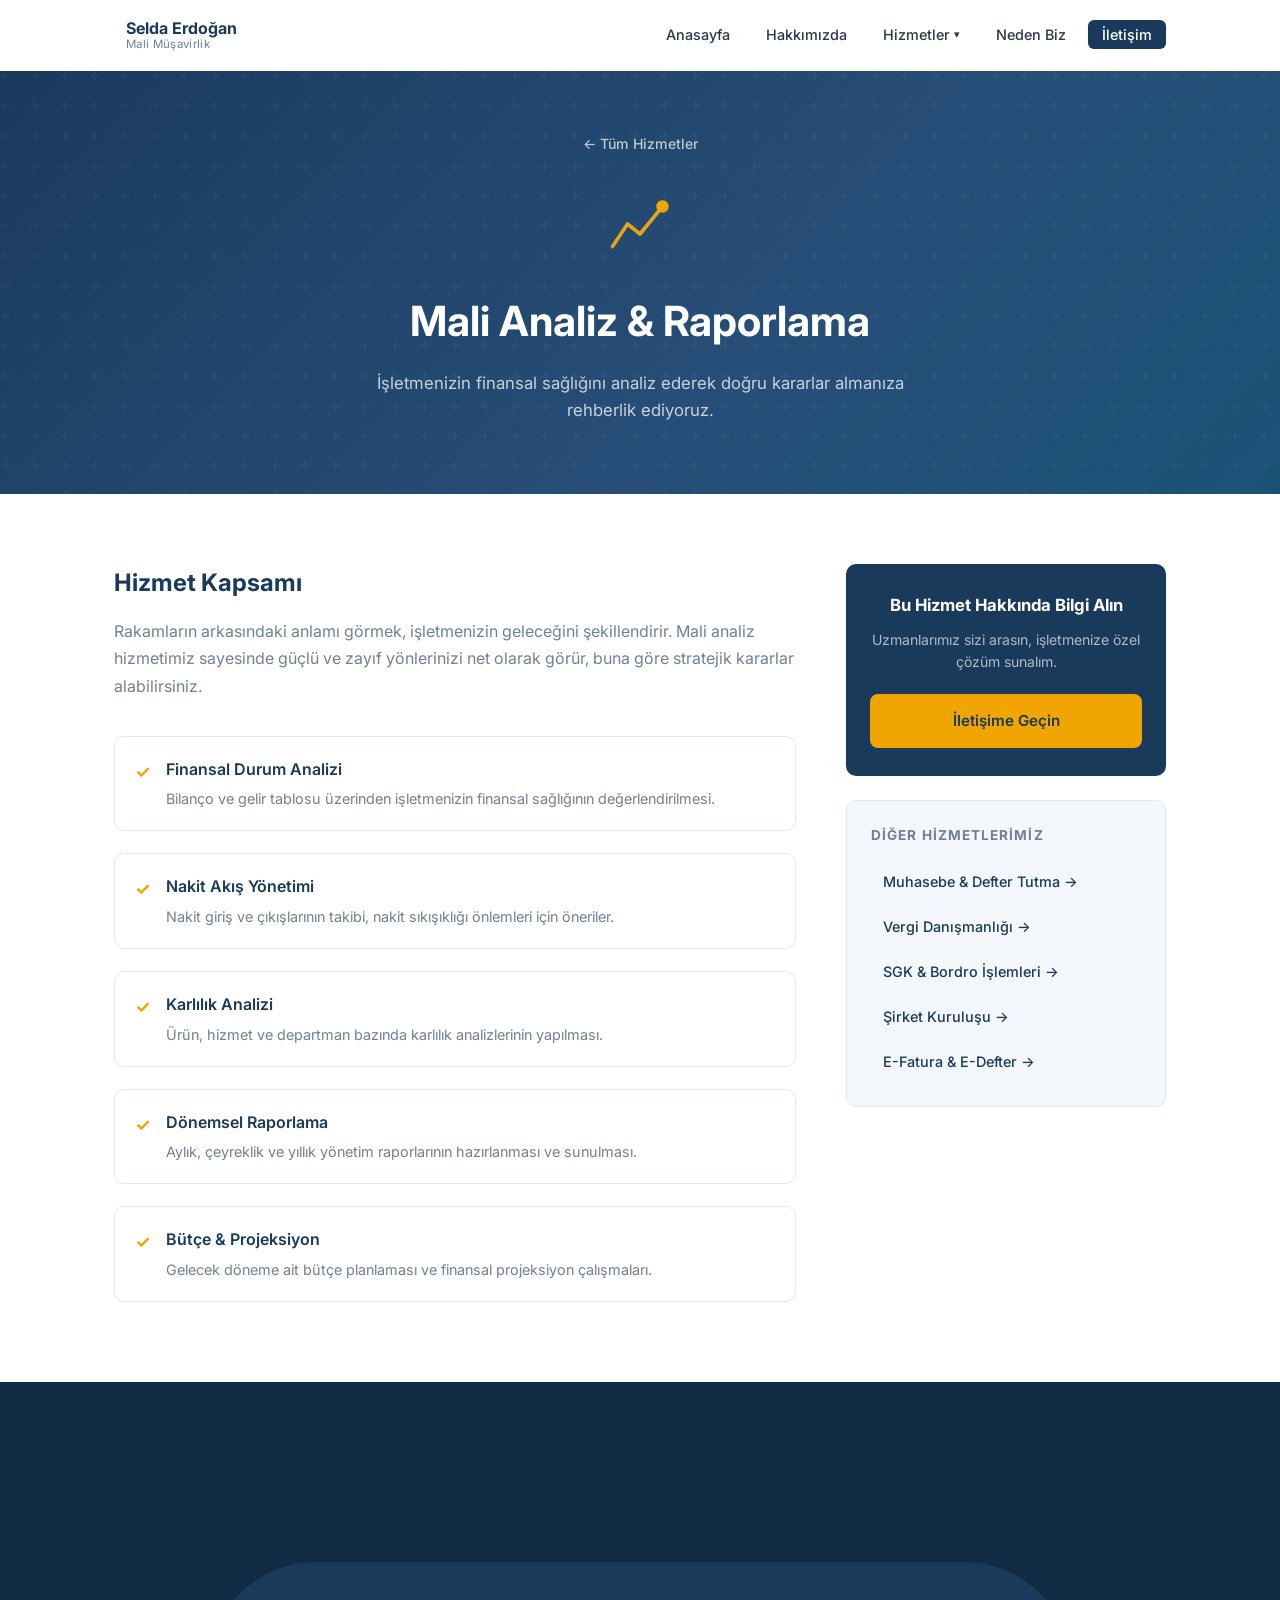
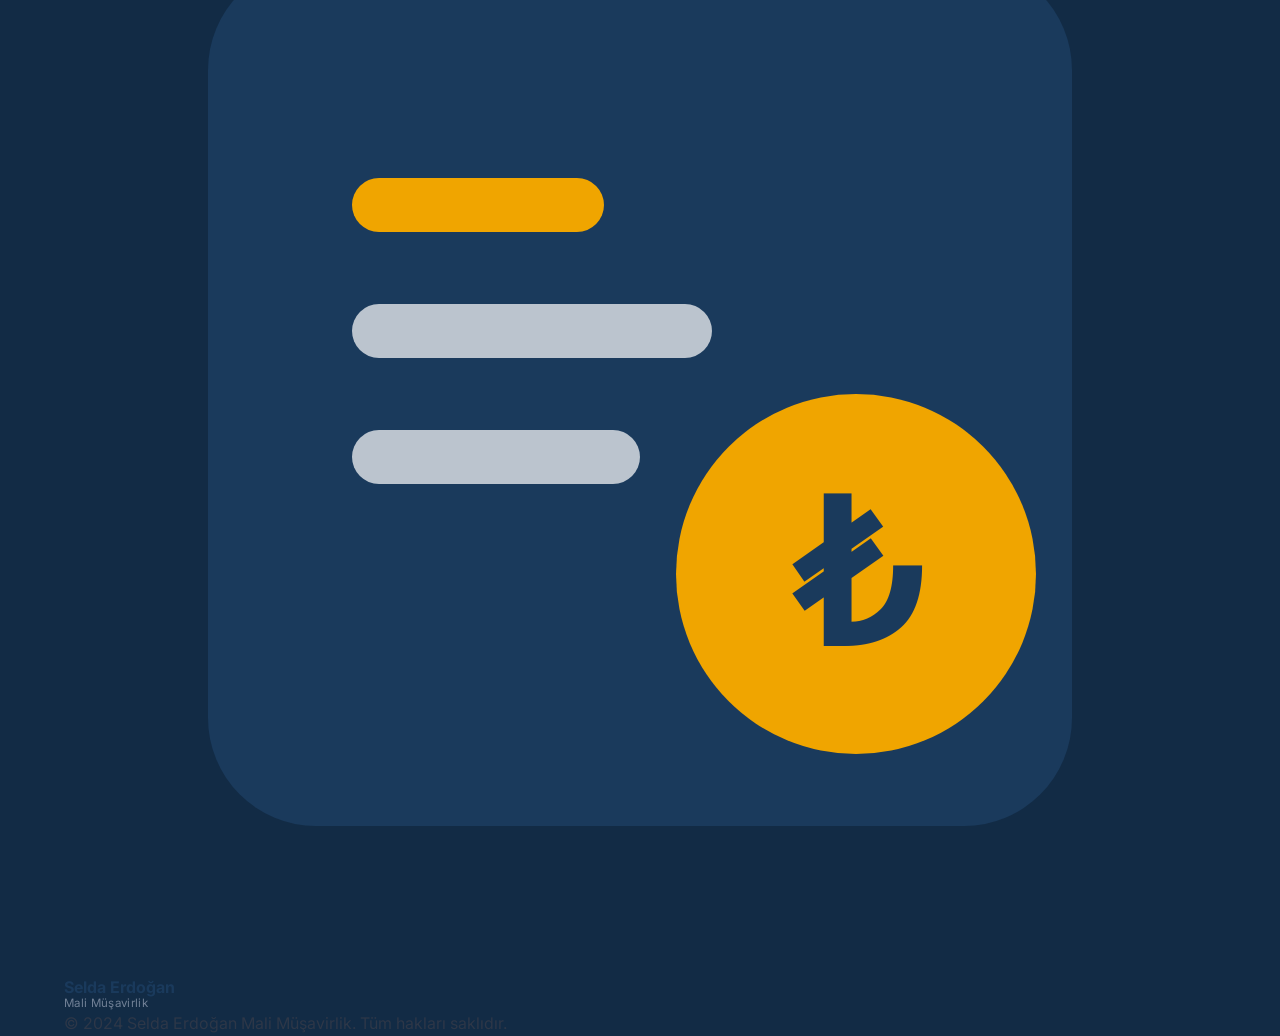
==== hizmetler/analiz.html @ 89daf7af "ilk commit - selda erdogan muhasebe sitesi" ====
<!DOCTYPE html>
<html lang="tr">
<head>
  <meta charset="UTF-8" />
  <meta name="viewport" content="width=device-width, initial-scale=1.0" />
  <title>Mali Analiz & Raporlama – Selda Erdoğan Mali Müşavirlik</title>
  <link rel="stylesheet" href="../style.css" />
  <link rel="stylesheet" href="../hizmet.css" />
  <link href="https://fonts.googleapis.com/css2?family=Inter:wght@300;400;500;600;700&display=swap" rel="stylesheet" />
</head>
<body>

  <header class="header" id="header">
    <div class="container header-inner">
      <a href="../index.html" class="logo">
        <div class="logo-icon">
          <svg xmlns="http://www.w3.org/2000/svg" viewBox="0 0 64 64" fill="none">
            <rect x="8" y="8" width="48" height="48" rx="6" fill="#1a3a5c"/>
            <rect x="16" y="20" width="14" height="3" rx="1.5" fill="#f0a500"/>
            <rect x="16" y="27" width="20" height="3" rx="1.5" fill="#fff" opacity=".7"/>
            <rect x="16" y="34" width="16" height="3" rx="1.5" fill="#fff" opacity=".7"/>
            <circle cx="44" cy="42" r="10" fill="#f0a500"/>
            <text x="44" y="46" text-anchor="middle" font-size="11" font-weight="700" fill="#1a3a5c" font-family="Arial">₺</text>
          </svg>
        </div>
        <div class="logo-text">
          <span class="logo-name">Selda Erdoğan</span>
          <span class="logo-sub">Mali Müşavirlik</span>
        </div>
      </a>
      <nav class="nav" id="nav">
        <ul>
          <li><a href="../index.html#anasayfa">Anasayfa</a></li>
          <li><a href="../index.html#hakkimizda">Hakkımızda</a></li>
          <li class="has-dropdown">
            <a href="../index.html#hizmetler" class="active">Hizmetler <span class="arrow">▾</span></a>
            <ul class="dropdown">
              <li><a href="muhasebe.html">Muhasebe & Defter Tutma</a></li>
              <li><a href="vergi.html">Vergi Danışmanlığı</a></li>
              <li><a href="sgk.html">SGK & Bordro İşlemleri</a></li>
              <li><a href="sirket.html">Şirket Kuruluşu</a></li>
              <li><a href="analiz.html">Mali Analiz & Raporlama</a></li>
              <li><a href="efatura.html">E-Fatura & E-Defter</a></li>
            </ul>
          </li>
          <li><a href="../index.html#neden-biz">Neden Biz</a></li>
          <li><a href="../index.html#iletisim" class="nav-cta">İletişim</a></li>
        </ul>
      </nav>
      <button class="hamburger" id="hamburger" aria-label="Menü">
        <span></span><span></span><span></span>
      </button>
    </div>
  </header>

  <section class="hizmet-hero">
    <div class="container">
      <a href="../index.html#hizmetler" class="back-link">← Tüm Hizmetler</a>
      <div class="hizmet-hero-icon">
        <svg viewBox="0 0 64 64" fill="none" xmlns="http://www.w3.org/2000/svg">
          <polyline points="10,50 22,32 32,40 50,18" stroke="rgba(255,255,255,.4)" stroke-width="3" stroke-linecap="round" stroke-linejoin="round" fill="none"/>
          <polyline points="10,50 22,32 32,40 50,18" stroke="#f0a500" stroke-width="2.5" stroke-linecap="round" stroke-linejoin="round" fill="none"/>
          <circle cx="50" cy="18" r="5" fill="#f0a500"/>
        </svg>
      </div>
      <h1>Mali Analiz & Raporlama</h1>
      <p>İşletmenizin finansal sağlığını analiz ederek doğru kararlar almanıza rehberlik ediyoruz.</p>
    </div>
  </section>

  <section class="hizmet-content section">
    <div class="container hizmet-grid">
      <div class="hizmet-main">
        <h2>Hizmet Kapsamı</h2>
        <p>Rakamların arkasındaki anlamı görmek, işletmenizin geleceğini şekillendirir. Mali analiz hizmetimiz sayesinde güçlü ve zayıf yönlerinizi net olarak görür, buna göre stratejik kararlar alabilirsiniz.</p>

        <div class="hizmet-list">
          <div class="hizmet-list-item">
            <span class="hizmet-check">✓</span>
            <div>
              <strong>Finansal Durum Analizi</strong>
              <p>Bilanço ve gelir tablosu üzerinden işletmenizin finansal sağlığının değerlendirilmesi.</p>
            </div>
          </div>
          <div class="hizmet-list-item">
            <span class="hizmet-check">✓</span>
            <div>
              <strong>Nakit Akış Yönetimi</strong>
              <p>Nakit giriş ve çıkışlarının takibi, nakit sıkışıklığı önlemleri için öneriler.</p>
            </div>
          </div>
          <div class="hizmet-list-item">
            <span class="hizmet-check">✓</span>
            <div>
              <strong>Karlılık Analizi</strong>
              <p>Ürün, hizmet ve departman bazında karlılık analizlerinin yapılması.</p>
            </div>
          </div>
          <div class="hizmet-list-item">
            <span class="hizmet-check">✓</span>
            <div>
              <strong>Dönemsel Raporlama</strong>
              <p>Aylık, çeyreklik ve yıllık yönetim raporlarının hazırlanması ve sunulması.</p>
            </div>
          </div>
          <div class="hizmet-list-item">
            <span class="hizmet-check">✓</span>
            <div>
              <strong>Bütçe & Projeksiyon</strong>
              <p>Gelecek döneme ait bütçe planlaması ve finansal projeksiyon çalışmaları.</p>
            </div>
          </div>
        </div>
      </div>

      <div class="hizmet-side">
        <div class="hizmet-cta-box">
          <h3>Bu Hizmet Hakkında Bilgi Alın</h3>
          <p>Uzmanlarımız sizi arasın, işletmenize özel çözüm sunalım.</p>
          <a href="../index.html#iletisim" class="btn btn-primary btn-full">İletişime Geçin</a>
        </div>
        <div class="diger-hizmetler">
          <h4>Diğer Hizmetlerimiz</h4>
          <ul>
            <li><a href="muhasebe.html">Muhasebe & Defter Tutma →</a></li>
            <li><a href="vergi.html">Vergi Danışmanlığı →</a></li>
            <li><a href="sgk.html">SGK & Bordro İşlemleri →</a></li>
            <li><a href="sirket.html">Şirket Kuruluşu →</a></li>
            <li><a href="efatura.html">E-Fatura & E-Defter →</a></li>
          </ul>
        </div>
      </div>
    </div>
  </section>

  <footer class="footer">
    <div class="container footer-inner">
      <div class="footer-logo">
        <div class="logo-icon logo-icon-sm">
          <svg xmlns="http://www.w3.org/2000/svg" viewBox="0 0 64 64" fill="none">
            <rect x="8" y="8" width="48" height="48" rx="6" fill="#1a3a5c"/>
            <rect x="16" y="20" width="14" height="3" rx="1.5" fill="#f0a500"/>
            <rect x="16" y="27" width="20" height="3" rx="1.5" fill="#fff" opacity=".7"/>
            <rect x="16" y="34" width="16" height="3" rx="1.5" fill="#fff" opacity=".7"/>
            <circle cx="44" cy="42" r="10" fill="#f0a500"/>
            <text x="44" y="46" text-anchor="middle" font-size="11" font-weight="700" fill="#1a3a5c" font-family="Arial">₺</text>
          </svg>
        </div>
        <div class="logo-text">
          <span class="logo-name">Selda Erdoğan</span>
          <span class="logo-sub">Mali Müşavirlik</span>
        </div>
      </div>
      <p class="footer-copy">© 2024 Selda Erdoğan Mali Müşavirlik. Tüm hakları saklıdır.</p>
    </div>
  </footer>

  <script>
    const hamburger = document.getElementById('hamburger');
    const nav = document.getElementById('nav');
    hamburger.addEventListener('click', () => { nav.classList.toggle('open'); hamburger.classList.toggle('active'); });
    window.addEventListener('scroll', () => { document.getElementById('header').classList.toggle('scrolled', window.scrollY > 20); });
  </script>
</body>
</html>
---- style.css ----
/* =====================
   TOPBAR
   ===================== */
.topbar {
  background: var(--navy);
  padding: 7px 0;
  font-size: .78rem;
  color: rgba(255,255,255,.75);
}
.topbar-inner {
  display: flex;
  align-items: center;
  justify-content: space-between;
  gap: 20px;
}
.topbar-rates {
  display: flex;
  align-items: center;
  gap: 10px;
  flex-shrink: 0;
}
.rate-item { display: flex; align-items: center; gap: 5px; }
.rate-label { color: rgba(255,255,255,.55); }
.rate-val { color: #fff; font-weight: 600; }
.rate-divider { color: rgba(255,255,255,.25); }

.topbar-ticker {
  display: flex;
  align-items: center;
  gap: 8px;
  overflow: hidden;
  min-width: 0;
}
.ticker-label {
  color: var(--gold);
  font-weight: 700;
  flex-shrink: 0;
  font-size: .75rem;
  text-transform: uppercase;
  letter-spacing: .05em;
}
.ticker-wrap { overflow: hidden; flex: 1; min-width: 0; }
.ticker-text {
  display: inline-block;
  white-space: nowrap;
  animation: ticker 40s linear infinite;
}
@keyframes ticker {
  0%   { transform: translateX(100%); }
  100% { transform: translateX(-100%); }
}

/* =====================
   RESET & BASE
   ===================== */
*, *::before, *::after { box-sizing: border-box; margin: 0; padding: 0; }

html { scroll-behavior: smooth; }

body {
  font-family: 'Inter', sans-serif;
  color: #2d3748;
  line-height: 1.6;
  background: #fff;
}

a { text-decoration: none; color: inherit; }
ul { list-style: none; }
img { max-width: 100%; display: block; }

/* =====================
   VARIABLES
   ===================== */
:root {
  --navy: #1a3a5c;
  --navy-dark: #122b45;
  --gold: #f0a500;
  --gold-dark: #d99200;
  --light-bg: #f4f7fb;
  --text: #2d3748;
  --text-muted: #718096;
  --border: #e2e8f0;
  --radius: 10px;
  --shadow: 0 4px 20px rgba(0,0,0,.08);
}

/* =====================
   LAYOUT
   ===================== */
.container {
  max-width: 1100px;
  margin: 0 auto;
  padding: 0 24px;
}

.section { padding: 80px 0; }
.bg-light { background: var(--light-bg); }

/* =====================
   HEADER
   ===================== */
.header {
  position: sticky;
  top: 0;
  z-index: 100;
  background: #fff;
  border-bottom: 1px solid transparent;
  transition: border-color .3s, box-shadow .3s;
}
.header.scrolled {
  border-color: var(--border);
  box-shadow: 0 2px 12px rgba(0,0,0,.07);
}

.header-inner {
  display: flex;
  align-items: center;
  justify-content: space-between;
  height: 70px;
}

/* Logo */
.logo { display: flex; align-items: center; gap: 12px; }
.logo-img { width: 44px; height: 44px; object-fit: contain; flex-shrink: 0; }
.logo-img-sm { width: 36px; height: 36px; }
.logo-text { display: flex; flex-direction: column; line-height: 1.2; }
.logo-name { font-size: 1rem; font-weight: 700; color: var(--navy); }
.logo-sub { font-size: .72rem; color: var(--text-muted); font-weight: 400; letter-spacing: .03em; }

/* Nav */
.nav > ul {
  display: flex;
  align-items: center;
  gap: 8px;
}
.nav a {
  font-size: .9rem;
  font-weight: 500;
  color: var(--text);
  padding: 6px 14px;
  border-radius: 6px;
  transition: color .2s, background .2s;
}
.nav a:hover { color: var(--navy); background: var(--light-bg); }
.nav-cta {
  background: var(--navy) !important;
  color: #fff !important;
  border-radius: 6px;
}
.nav-cta:hover { background: var(--navy-dark) !important; }

/* Dropdown */
.has-dropdown { position: relative; }
.has-dropdown > a { display: flex; align-items: center; gap: 4px; }
.arrow { font-size: .7rem; transition: transform .2s; }
.has-dropdown:hover .arrow { transform: rotate(180deg); }

.dropdown {
  display: block;
  opacity: 0;
  visibility: hidden;
  pointer-events: none;
  position: absolute;
  top: 100%;
  left: 50%;
  transform: translateX(-50%);
  background: #fff;
  border: 1px solid var(--border);
  border-radius: var(--radius);
  box-shadow: 0 8px 24px rgba(0,0,0,.1);
  min-width: 220px;
  padding: 12px 0 8px;
  z-index: 200;
  transition: opacity .2s, visibility .2s;
  transition-delay: .15s;
}
@media (min-width: 641px) {
  .has-dropdown:hover .dropdown {
    opacity: 1;
    visibility: visible;
    pointer-events: auto;
    transition-delay: 0s;
  }
}
.dropdown li a {
  display: block;
  padding: 10px 18px;
  font-size: .88rem;
  color: var(--text);
  font-weight: 500;
  border-radius: 0;
  transition: background .15s, color .15s;
}
.dropdown li a:hover { background: var(--light-bg); color: var(--navy); }

/* Hamburger */
.hamburger {
  display: none;
  flex-direction: column;
  gap: 5px;
  background: none;
  border: none;
  cursor: pointer;
  padding: 4px;
}
.hamburger span {
  display: block;
  width: 24px;
  height: 2px;
  background: var(--navy);
  border-radius: 2px;
  transition: transform .3s, opacity .3s;
}
.hamburger.active span:nth-child(1) { transform: translateY(7px) rotate(45deg); }
.hamburger.active span:nth-child(2) { opacity: 0; }
.hamburger.active span:nth-child(3) { transform: translateY(-7px) rotate(-45deg); }

/* =====================
   HERO
   ===================== */
.hero {
  position: relative;
  min-height: 560px;
  display: flex;
  align-items: center;
  background: linear-gradient(135deg, var(--navy) 0%, #274e78 60%, #1a5276 100%);
  overflow: hidden;
}
.hero::after {
  content: '';
  position: absolute;
  inset: 0;
  background: url("data:image/svg+xml,%3Csvg width='60' height='60' viewBox='0 0 60 60' xmlns='http://www.w3.org/2000/svg'%3E%3Cg fill='none' fill-rule='evenodd'%3E%3Cg fill='%23ffffff' fill-opacity='0.03'%3E%3Cpath d='M36 34v-4h-2v4h-4v2h4v4h2v-4h4v-2h-4zm0-30V0h-2v4h-4v2h4v4h2V6h4V4h-4zM6 34v-4H4v4H0v2h4v4h2v-4h4v-2H6zM6 4V0H4v4H0v2h4v4h2V6h4V4H6z'/%3E%3C/g%3E%3C/g%3E%3C/svg%3E");
}
.hero-overlay { position: absolute; inset: 0; background: rgba(0,0,0,.15); }

.hero-content {
  position: relative;
  z-index: 1;
  padding: 80px 24px;
  max-width: 680px;
}
.hero-badge {
  display: inline-block;
  background: rgba(240,165,0,.2);
  color: var(--gold);
  border: 1px solid rgba(240,165,0,.4);
  font-size: .8rem;
  font-weight: 600;
  letter-spacing: .08em;
  text-transform: uppercase;
  padding: 5px 14px;
  border-radius: 20px;
  margin-bottom: 20px;
}
.hero-content h1 {
  font-size: clamp(2rem, 5vw, 3rem);
  font-weight: 700;
  color: #fff;
  line-height: 1.2;
  margin-bottom: 20px;
}
.hero-desc {
  font-size: 1.05rem;
  color: rgba(255,255,255,.8);
  margin-bottom: 36px;
  max-width: 520px;
}
.hero-btns { display: flex; gap: 14px; flex-wrap: wrap; }

/* =====================
   BUTTONS
   ===================== */
.btn {
  display: inline-block;
  padding: 13px 28px;
  border-radius: 8px;
  font-size: .95rem;
  font-weight: 600;
  cursor: pointer;
  transition: all .2s;
  border: 2px solid transparent;
}
.btn-primary {
  background: var(--gold);
  color: var(--navy);
  border-color: var(--gold);
}
.btn-primary:hover { background: var(--gold-dark); border-color: var(--gold-dark); }

.btn-outline {
  background: transparent;
  color: #fff;
  border-color: rgba(255,255,255,.5);
}
.btn-outline:hover { background: rgba(255,255,255,.1); border-color: #fff; }
.btn-full { width: 100%; text-align: center; }

/* =====================
   STATS
   ===================== */
.stats {
  background: var(--navy);
  padding: 40px 0;
}
.stats-grid {
  display: grid;
  grid-template-columns: repeat(4, 1fr);
  gap: 20px;
  text-align: center;
}
.stat-item { padding: 10px; }
.stat-num {
  display: block;
  font-size: 2rem;
  font-weight: 700;
  color: var(--gold);
  line-height: 1;
  margin-bottom: 6px;
}
.stat-label {
  font-size: .85rem;
  color: rgba(255,255,255,.7);
}

/* =====================
   ABOUT
   ===================== */
.about-grid {
  display: grid;
  grid-template-columns: 1fr 1.4fr;
  gap: 60px;
  align-items: center;
}
.about-visual { display: flex; justify-content: center; align-items: center; }
.about-illus { width: 100%; max-width: 360px; }
.about-illus svg { width: 100%; height: auto; }

.section-label {
  font-size: .78rem;
  font-weight: 700;
  text-transform: uppercase;
  letter-spacing: .1em;
  color: var(--gold);
  margin-bottom: 10px;
}
.about-text h2 { font-size: 1.9rem; font-weight: 700; color: var(--navy); margin-bottom: 18px; line-height: 1.3; }
.about-text p { color: var(--text-muted); margin-bottom: 14px; }
.about-list { margin-top: 20px; display: flex; flex-direction: column; gap: 10px; }
.about-list li { display: flex; align-items: flex-start; gap: 10px; font-size: .95rem; }
.check { color: var(--gold); font-weight: 700; flex-shrink: 0; }

/* =====================
   SECTION HEAD
   ===================== */
.section-head { text-align: center; margin-bottom: 50px; }
.section-head h2 { font-size: 2rem; font-weight: 700; color: var(--navy); margin-bottom: 12px; }
.section-desc { color: var(--text-muted); max-width: 540px; margin: 0 auto; }

/* =====================
   SERVICES
   ===================== */
.services-grid {
  display: grid;
  grid-template-columns: repeat(3, 1fr);
  gap: 24px;
}
.service-card {
  background: #fff;
  border-radius: var(--radius);
  padding: 32px 28px;
  box-shadow: var(--shadow);
  border: 1px solid var(--border);
  transition: transform .2s, box-shadow .2s;
}
.service-card:hover {
  transform: translateY(-4px);
  box-shadow: 0 10px 30px rgba(0,0,0,.12);
}
.service-icon { width: 52px; height: 52px; margin-bottom: 18px; }
.service-icon svg { width: 100%; height: 100%; }
.service-card h3 { font-size: 1rem; font-weight: 700; color: var(--navy); margin-bottom: 10px; }
.service-card p { font-size: .9rem; color: var(--text-muted); line-height: 1.6; }
.card-link { display: inline-block; margin-top: 16px; font-size: .85rem; font-weight: 600; color: var(--gold); }
a.service-card { display: block; text-decoration: none; color: inherit; }

/* =====================
   WHY
   ===================== */
.why-grid {
  display: grid;
  grid-template-columns: repeat(4, 1fr);
  gap: 24px;
}
.why-item {
  padding: 28px 24px;
  border-radius: var(--radius);
  border: 1px solid var(--border);
  transition: border-color .2s, box-shadow .2s;
}
.why-item:hover { border-color: var(--gold); box-shadow: 0 4px 20px rgba(240,165,0,.1); }
.why-num {
  font-size: 2rem;
  font-weight: 800;
  color: var(--gold);
  opacity: .6;
  margin-bottom: 12px;
  line-height: 1;
}
.why-item h3 { font-size: 1rem; font-weight: 700; color: var(--navy); margin-bottom: 8px; }
.why-item p { font-size: .88rem; color: var(--text-muted); line-height: 1.6; }

/* =====================
   CONTACT
   ===================== */
.contact-cards {
  display: grid;
  grid-template-columns: repeat(4, 1fr);
  gap: 20px;
}
.contact-card {
  background: #fff;
  border-radius: var(--radius);
  padding: 28px 20px;
  text-align: center;
  border: 1px solid var(--border);
  box-shadow: var(--shadow);
  display: flex;
  flex-direction: column;
  align-items: center;
  gap: 10px;
}
.contact-icon { width: 48px; height: 48px; background: var(--light-bg); border-radius: 12px; display: flex; align-items: center; justify-content: center; padding: 12px; }
.contact-icon svg { width: 100%; height: 100%; }
.contact-label { display: block; font-size: .75rem; font-weight: 700; color: var(--text-muted); text-transform: uppercase; letter-spacing: .07em; }
.contact-value { display: block; font-size: .88rem; font-weight: 500; color: var(--navy); line-height: 1.5; }

/* Form (popup içinde) */
.form-row { display: grid; grid-template-columns: 1fr 1fr; gap: 16px; }
.form-group { margin-bottom: 14px; }
.form-group label { display: block; font-size: .82rem; font-weight: 600; color: var(--navy); margin-bottom: 5px; }
.form-group input,
.form-group select,
.form-group textarea {
  width: 100%;
  padding: 10px 13px;
  border: 1.5px solid var(--border);
  border-radius: 8px;
  font-size: .88rem;
  font-family: inherit;
  color: var(--text);
  transition: border-color .2s;
  background: #fff;
}
.form-group input:focus,
.form-group select:focus,
.form-group textarea:focus { outline: none; border-color: var(--navy); }
.form-group textarea { resize: vertical; }
.form-success { display: none; margin-top: 10px; color: #276749; font-size: .88rem; font-weight: 500; text-align: center; }

/* =====================
   HABERLER
   ===================== */
.news { background: #fff; }
.news-grid {
  display: grid;
  grid-template-columns: repeat(3, 1fr);
  gap: 24px;
  margin-bottom: 20px;
}
.news-card {
  display: flex;
  flex-direction: column;
  border-radius: var(--radius);
  border: 1px solid var(--border);
  overflow: hidden;
  text-decoration: none;
  color: inherit;
  transition: transform .2s, box-shadow .2s;
}
.news-card:hover { transform: translateY(-3px); box-shadow: var(--shadow); }
.news-img {
  height: 160px;
  background-size: cover;
  background-position: center;
  background-color: var(--light-bg);
}
.news-img-placeholder { background: linear-gradient(135deg, var(--light-bg) 0%, #dce8f5 100%); }
.news-body { padding: 16px; flex: 1; }
.news-date { font-size: .75rem; color: var(--text-muted); margin-bottom: 6px; display: block; }
.news-body h4 { font-size: .92rem; font-weight: 600; color: var(--navy); line-height: 1.5; }
.news-source { text-align: right; font-size: .78rem; color: var(--text-muted); }
.news-source a { color: var(--gold); font-weight: 600; }
.news-loading, .news-error { color: var(--text-muted); font-size: .9rem; padding: 30px 0; }

/* =====================
   POPUP
   ===================== */
.popup-overlay {
  display: none;
  position: fixed;
  inset: 0;
  background: rgba(0,0,0,.5);
  z-index: 999;
  align-items: center;
  justify-content: center;
}
.popup-overlay.active { display: flex; }

.popup-box {
  background: #fff;
  border-radius: 14px;
  padding: 40px 36px;
  max-width: 420px;
  width: 90%;
  text-align: center;
  position: relative;
  box-shadow: 0 20px 60px rgba(0,0,0,.2);
  animation: popIn .25s ease;
}
@keyframes popIn {
  from { transform: scale(.9); opacity: 0; }
  to   { transform: scale(1);  opacity: 1; }
}
.popup-close {
  position: absolute;
  top: 14px; right: 16px;
  background: none;
  border: none;
  font-size: 1.1rem;
  color: var(--text-muted);
  cursor: pointer;
  line-height: 1;
  transition: color .2s;
}
.popup-close:hover { color: var(--navy); }
.popup-logo-img {
  width: 110px;
  height: 110px;
  object-fit: contain;
  margin: 0 auto 20px;
  display: block;
}
.popup-form { max-width: 520px; text-align: left; }
.popup-box h3 {
  font-size: 1.15rem;
  font-weight: 700;
  color: var(--navy);
  margin-bottom: 6px;
}
.popup-box > p {
  font-size: .88rem;
  color: var(--text-muted);
  margin-bottom: 20px;
}

/* =====================
   FOOTER
   ===================== */
.footer { background: var(--navy-dark); padding: 36px 0 0; }
.footer .container { max-width: 100%; width: 90%; margin: 0 auto; padding: 0; }
.footer-grid {
  display: grid;
  grid-template-columns: 1.4fr 1fr 1fr 1.2fr;
  gap: 40px;
  padding-bottom: 28px;
  align-items: start;
}
.footer-brand { display: flex; align-items: center; gap: 12px; margin-bottom: 14px; }
.footer-brand .logo-img-sm { width: 56px; height: 56px; }
.footer-brand .logo-name { font-size: 1.1rem; }
.footer-desc { font-size: .84rem; color: rgba(255,255,255,.5); line-height: 1.6; max-width: 280px; }
.footer-col-title {
  font-size: .78rem;
  font-weight: 700;
  text-transform: uppercase;
  letter-spacing: .1em;
  color: var(--gold);
  margin-bottom: 18px;
}
.footer-links { display: flex; flex-direction: column; gap: 8px; }
.footer-links a {
  font-size: .87rem;
  color: rgba(255,255,255,.55);
  transition: color .2s;
}
.footer-links a:hover { color: #fff; }
.footer-contact-list { display: flex; flex-direction: column; gap: 14px; }
.footer-contact-list li {
  display: flex;
  align-items: flex-start;
  gap: 10px;
  font-size: .85rem;
  color: rgba(255,255,255,.55);
  line-height: 1.5;
}
.footer-contact-list svg { flex-shrink: 0; margin-top: 1px; }
.footer-form { display: flex; flex-direction: column; gap: 10px; }
.footer-form-group input {
  width: 100%;
  padding: 9px 13px;
  border: 1px solid rgba(255,255,255,.15);
  border-radius: 7px;
  background: rgba(255,255,255,.07);
  color: #fff;
  font-size: .85rem;
  font-family: inherit;
  transition: border-color .2s;
}
.footer-form-group input::placeholder { color: rgba(255,255,255,.35); }
.footer-form-group input:focus { outline: none; border-color: var(--gold); }
.footer-form-success { display: none; font-size: .82rem; color: #6ee7b7; margin-top: 6px; text-align: center; }

.footer-bottom {
  border-top: 1px solid rgba(255,255,255,.1);
  padding: 14px 0;
  text-align: center;
}
.footer-bottom p { font-size: .8rem; color: rgba(255,255,255,.35); }

/* =====================
   RESPONSIVE
   ===================== */
@media (max-width: 900px) {
  .services-grid { grid-template-columns: repeat(2, 1fr); }
  .why-grid { grid-template-columns: repeat(2, 1fr); }
  .about-grid { grid-template-columns: 1fr; gap: 36px; }
  .about-visual { order: -1; }
  .stats-grid { grid-template-columns: repeat(2, 1fr); }
  .contact-cards { grid-template-columns: repeat(2, 1fr); }
  .news-grid { grid-template-columns: repeat(2, 1fr); }
  .topbar-ticker { display: none; }
  .footer-grid { grid-template-columns: 1fr 1fr; gap: 28px; }
}

@media (max-width: 640px) {
  .section { padding: 56px 0; }
  .news-grid { grid-template-columns: 1fr; }
  .contact-cards { grid-template-columns: 1fr; }
  .footer-grid { grid-template-columns: 1fr; gap: 32px; }
  .topbar-rates { font-size: .7rem; gap: 6px; }
  .rate-divider { display: none; }
  .form-row { grid-template-columns: 1fr; }

  .nav {
    display: none;
    position: absolute;
    top: 70px;
    left: 0;
    right: 0;
    background: #fff;
    border-bottom: 1px solid var(--border);
    padding: 16px 24px;
    box-shadow: 0 8px 20px rgba(0,0,0,.08);
  }
  .nav.open { display: block; }
  .nav ul { flex-direction: column; gap: 4px; align-items: flex-start; }
  .nav a { display: block; width: 100%; padding: 10px 14px; }
  .hamburger { display: flex; }

  .hero { min-height: auto; }
  .hero-content { padding: 60px 24px; }
  .hero-btns { flex-direction: column; }
  .btn { text-align: center; }

  .stats-grid { grid-template-columns: repeat(2, 1fr); gap: 16px; }
  .stat-num { font-size: 1.6rem; }

  .services-grid { grid-template-columns: 1fr; }
  .why-grid { grid-template-columns: 1fr; }
  .form-row { grid-template-columns: 1fr; }

  .section-head h2 { font-size: 1.6rem; }
  .about-text h2 { font-size: 1.6rem; }

  .footer-inner { flex-direction: column; text-align: center; }
}
---- hizmet.css ----
/* =====================
   HİZMET SAYFALARI
   ===================== */

/* Hero */
.hizmet-hero {
  background: linear-gradient(135deg, var(--navy) 0%, #274e78 60%, #1a5276 100%);
  padding: 60px 0 70px;
  text-align: center;
  position: relative;
  overflow: hidden;
}
.hizmet-hero::after {
  content: '';
  position: absolute;
  inset: 0;
  background: url("data:image/svg+xml,%3Csvg width='60' height='60' viewBox='0 0 60 60' xmlns='http://www.w3.org/2000/svg'%3E%3Cg fill='none' fill-rule='evenodd'%3E%3Cg fill='%23ffffff' fill-opacity='0.03'%3E%3Cpath d='M36 34v-4h-2v4h-4v2h4v4h2v-4h4v-2h-4zm0-30V0h-2v4h-4v2h4v4h2V6h4V4h-4zM6 34v-4H4v4H0v2h4v4h2v-4h4v-2H6zM6 4V0H4v4H0v2h4v4h2V6h4V4H6z'/%3E%3C/g%3E%3C/g%3E%3C/svg%3E");
  pointer-events: none;
}

.back-link {
  display: inline-block;
  color: rgba(255,255,255,.7);
  font-size: .88rem;
  font-weight: 500;
  margin-bottom: 28px;
  transition: color .2s;
  position: relative;
  z-index: 1;
}
.back-link:hover { color: #fff; }

.hizmet-hero-icon {
  width: 80px;
  height: 80px;
  margin: 0 auto 24px;
  position: relative;
  z-index: 1;
}
.hizmet-hero-icon svg { width: 100%; height: 100%; }

.hizmet-hero h1 {
  font-size: clamp(1.8rem, 4vw, 2.6rem);
  font-weight: 700;
  color: #fff;
  margin-bottom: 16px;
  position: relative;
  z-index: 1;
}
.hizmet-hero p {
  font-size: 1.05rem;
  color: rgba(255,255,255,.75);
  max-width: 540px;
  margin: 0 auto;
  position: relative;
  z-index: 1;
}

/* Content Grid */
.hizmet-content { padding-top: 70px; padding-bottom: 80px; }

.hizmet-grid {
  display: grid;
  grid-template-columns: 1fr 320px;
  gap: 50px;
  align-items: start;
}

.hizmet-main h2 {
  font-size: 1.5rem;
  font-weight: 700;
  color: var(--navy);
  margin-bottom: 16px;
}
.hizmet-main > p {
  color: var(--text-muted);
  line-height: 1.7;
  margin-bottom: 36px;
}

/* List */
.hizmet-list { display: flex; flex-direction: column; gap: 22px; }
.hizmet-list-item {
  display: flex;
  gap: 16px;
  padding: 20px;
  border-radius: var(--radius);
  border: 1px solid var(--border);
  transition: border-color .2s, box-shadow .2s;
}
.hizmet-list-item:hover {
  border-color: var(--gold);
  box-shadow: 0 4px 16px rgba(240,165,0,.08);
}
.hizmet-check {
  color: var(--gold);
  font-weight: 700;
  font-size: 1.1rem;
  flex-shrink: 0;
  margin-top: 1px;
}
.hizmet-list-item strong {
  display: block;
  color: var(--navy);
  font-weight: 600;
  margin-bottom: 5px;
}
.hizmet-list-item p {
  color: var(--text-muted);
  font-size: .9rem;
  line-height: 1.6;
  margin: 0;
}

/* Sidebar */
.hizmet-side { display: flex; flex-direction: column; gap: 24px; }

.hizmet-cta-box {
  background: var(--navy);
  border-radius: var(--radius);
  padding: 28px 24px;
  text-align: center;
}
.hizmet-cta-box h3 {
  color: #fff;
  font-size: 1.05rem;
  font-weight: 700;
  margin-bottom: 10px;
}
.hizmet-cta-box p {
  color: rgba(255,255,255,.65);
  font-size: .88rem;
  margin-bottom: 20px;
}

.diger-hizmetler {
  background: var(--light-bg);
  border-radius: var(--radius);
  padding: 24px;
  border: 1px solid var(--border);
}
.diger-hizmetler h4 {
  font-size: .85rem;
  font-weight: 700;
  text-transform: uppercase;
  letter-spacing: .08em;
  color: var(--text-muted);
  margin-bottom: 14px;
}
.diger-hizmetler ul { display: flex; flex-direction: column; gap: 4px; }
.diger-hizmetler a {
  display: block;
  padding: 9px 12px;
  border-radius: 6px;
  font-size: .9rem;
  font-weight: 500;
  color: var(--navy);
  transition: background .2s, color .2s;
}
.diger-hizmetler a:hover { background: #fff; color: var(--gold); }

/* Responsive */
@media (max-width: 800px) {
  .hizmet-grid {
    grid-template-columns: 1fr;
  }
  .hizmet-side { order: -1; }
  .hizmet-cta-box { display: none; }
}

@media (max-width: 640px) {
  .hizmet-hero { padding: 44px 0 52px; }
  .hizmet-hero-icon { width: 60px; height: 60px; }
}
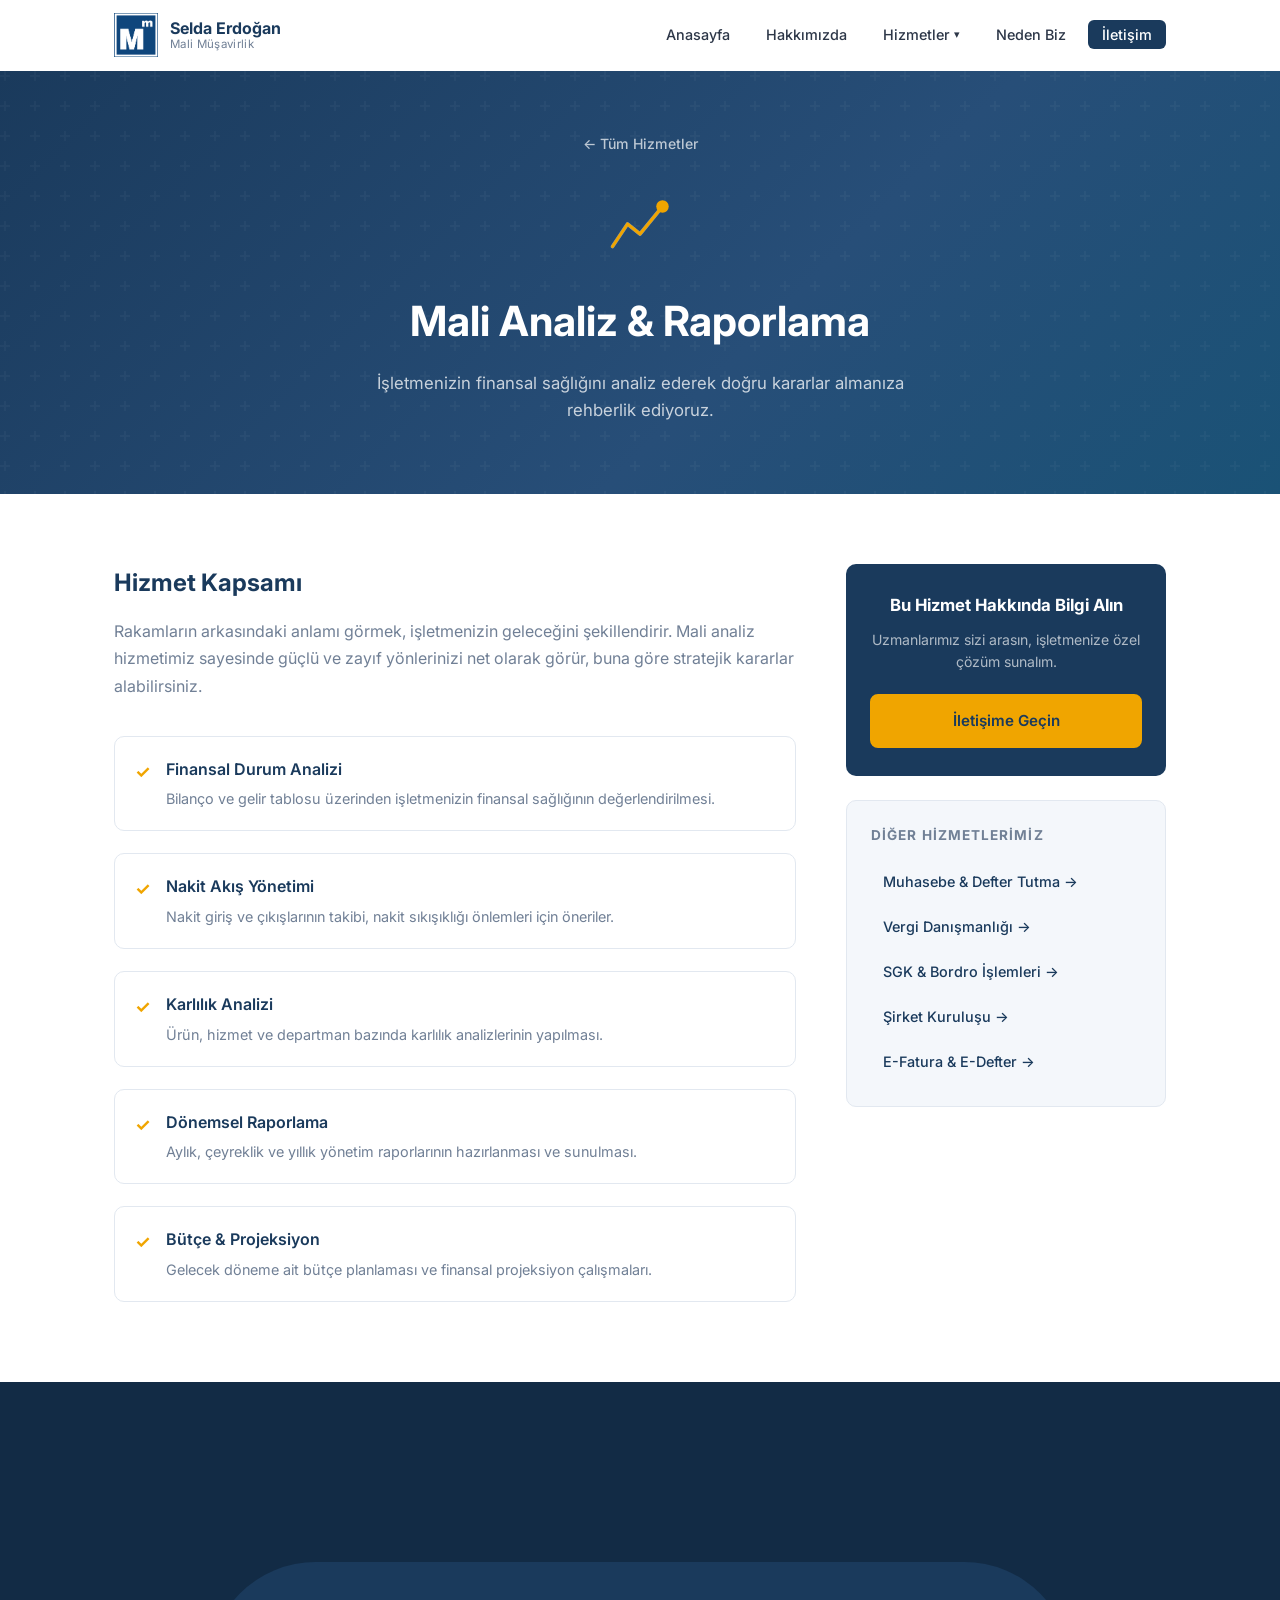
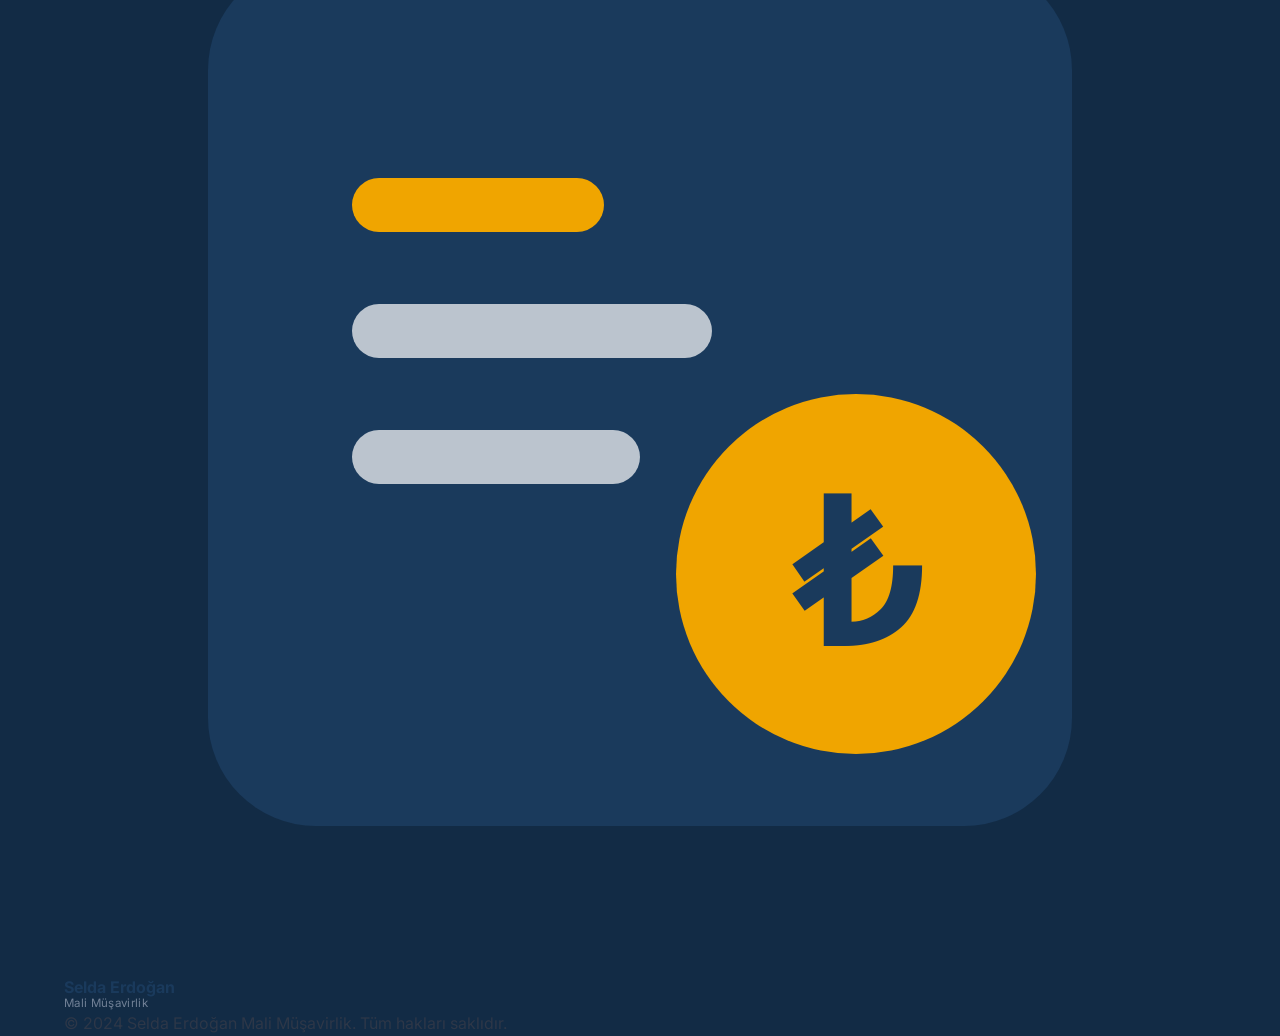
==== commit 22bb08a4: "hizmet sayfalari: logo.png kullan svg yerine" ====
--- a/hizmetler/analiz.html
+++ b/hizmetler/analiz.html
@@ -13,16 +13,7 @@
   <header class="header" id="header">
     <div class="container header-inner">
       <a href="../index.html" class="logo">
-        <div class="logo-icon">
-          <svg xmlns="http://www.w3.org/2000/svg" viewBox="0 0 64 64" fill="none">
-            <rect x="8" y="8" width="48" height="48" rx="6" fill="#1a3a5c"/>
-            <rect x="16" y="20" width="14" height="3" rx="1.5" fill="#f0a500"/>
-            <rect x="16" y="27" width="20" height="3" rx="1.5" fill="#fff" opacity=".7"/>
-            <rect x="16" y="34" width="16" height="3" rx="1.5" fill="#fff" opacity=".7"/>
-            <circle cx="44" cy="42" r="10" fill="#f0a500"/>
-            <text x="44" y="46" text-anchor="middle" font-size="11" font-weight="700" fill="#1a3a5c" font-family="Arial">₺</text>
-          </svg>
-        </div>
+        <img src="../logo.png" alt="Selda Erdoğan Mali Müşavirlik Logo" class="logo-img" />
         <div class="logo-text">
           <span class="logo-name">Selda Erdoğan</span>
           <span class="logo-sub">Mali Müşavirlik</span>
--- a/style.css
+++ b/style.css
@@ -234,11 +234,113 @@
 }
 .hero-overlay { position: absolute; inset: 0; background: rgba(0,0,0,.15); }
 
-.hero-content {
+.hero-inner {
   position: relative;
   z-index: 1;
+  display: flex;
+  align-items: center;
+  justify-content: space-between;
+  gap: 40px;
   padding: 80px 24px;
-  max-width: 680px;
+}
+.hero-content {
+  max-width: 580px;
+}
+.hero-links {
+  display: flex;
+  flex-direction: column;
+  gap: 16px;
+  align-items: center;
+  flex-shrink: 0;
+}
+.hero-link-btn {
+  display: flex;
+  align-items: center;
+  gap: 10px;
+  background: rgba(255,255,255,0.12);
+  border: 1.5px solid rgba(255,255,255,0.3);
+  color: #fff;
+  padding: 14px 24px;
+  border-radius: 10px;
+  font-size: 0.95rem;
+  font-weight: 600;
+  text-decoration: none;
+  width: 220px;
+  justify-content: center;
+  transition: background 0.2s, border-color 0.2s, transform 0.2s;
+}
+.hero-link-btn:hover {
+  background: rgba(255,255,255,0.22);
+  border-color: rgba(255,255,255,0.6);
+  transform: translateY(-2px);
+}
+.hero-link-edevlet {
+  background: #fff;
+  border-color: #fff;
+  gap: 12px;
+  color: #1a3a5c;
+}
+.hero-link-edevlet:hover {
+  background: #f0f0f0;
+  border-color: #f0f0f0;
+}
+.hero-link-ivd {
+  background: #fff;
+  border-color: #fff;
+  color: #1a3a5c;
+}
+.hero-link-ivd:hover {
+  background: #f0f0f0;
+  border-color: #f0f0f0;
+}
+.hero-link-label {
+  display: block;
+  font-size: 1rem;
+  font-weight: 700;
+  line-height: 1.2;
+}
+.hero-link-sub {
+  display: block;
+  font-size: 0.75rem;
+  font-weight: 400;
+  opacity: 0.85;
+}
+.kvkk-group { margin-top: 4px; }
+.kvkk-label {
+  display: flex;
+  align-items: flex-start;
+  gap: 10px;
+  cursor: pointer;
+  font-size: 0.85rem;
+  color: #555;
+  line-height: 1.5;
+}
+.kvkk-label input[type="checkbox"] {
+  margin-top: 3px;
+  flex-shrink: 0;
+  width: 16px;
+  height: 16px;
+  cursor: pointer;
+  accent-color: var(--navy);
+}
+.edevlet-emblem {
+  flex-shrink: 0;
+}
+.edevlet-text {
+  display: flex;
+  flex-direction: column;
+  margin-left: 10px;
+  color: #fff;
+}
+.edevlet-title {
+  font-size: 0.95rem;
+  font-weight: 700;
+  line-height: 1.2;
+}
+.edevlet-sub {
+  font-size: 0.72rem;
+  font-weight: 400;
+  opacity: 0.85;
 }
 .hero-badge {
   display: inline-block;
@@ -659,7 +761,9 @@
   .hamburger { display: flex; }
 
   .hero { min-height: auto; }
-  .hero-content { padding: 60px 24px; }
+  .hero-inner { flex-direction: column; padding: 60px 24px; gap: 32px; }
+  .hero-links { flex-direction: row; flex-wrap: wrap; justify-content: center; }
+  .hero-link-btn { width: auto; }
   .hero-btns { flex-direction: column; }
   .btn { text-align: center; }
 
@@ -675,3 +779,24 @@
 
   .footer-inner { flex-direction: column; text-align: center; }
 }
+
+/* WhatsApp Butonu */
+.whatsapp-btn {
+  position: fixed;
+  bottom: 28px;
+  right: 28px;
+  z-index: 9999;
+  background: #25d366;
+  width: 58px;
+  height: 58px;
+  border-radius: 50%;
+  display: flex;
+  align-items: center;
+  justify-content: center;
+  box-shadow: 0 4px 16px rgba(37,211,102,0.4);
+  transition: transform 0.2s, box-shadow 0.2s;
+}
+.whatsapp-btn:hover {
+  transform: scale(1.1);
+  box-shadow: 0 6px 24px rgba(37,211,102,0.6);
+}
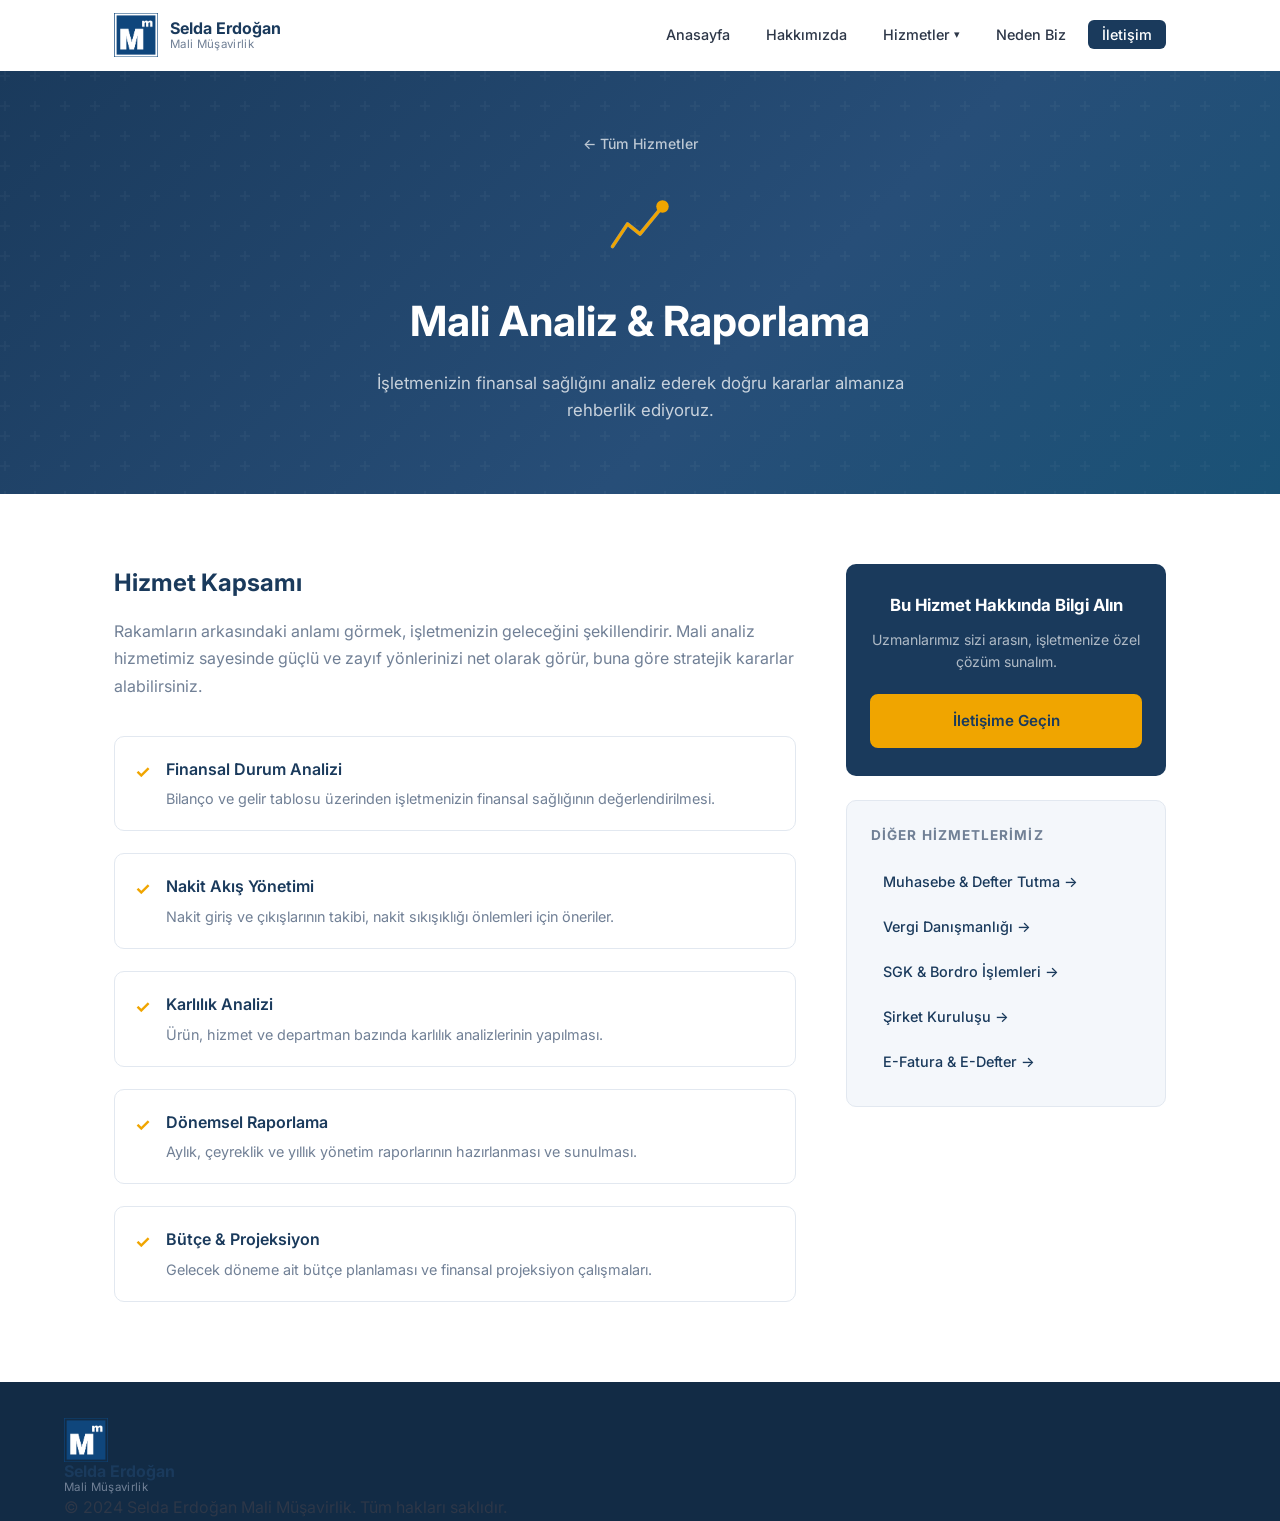
==== commit b6a62162: "hizmet sayfalari footer: logo.png kullan svg yerine" ====
--- a/hizmetler/analiz.html
+++ b/hizmetler/analiz.html
@@ -127,16 +127,7 @@
   <footer class="footer">
     <div class="container footer-inner">
       <div class="footer-logo">
-        <div class="logo-icon logo-icon-sm">
-          <svg xmlns="http://www.w3.org/2000/svg" viewBox="0 0 64 64" fill="none">
-            <rect x="8" y="8" width="48" height="48" rx="6" fill="#1a3a5c"/>
-            <rect x="16" y="20" width="14" height="3" rx="1.5" fill="#f0a500"/>
-            <rect x="16" y="27" width="20" height="3" rx="1.5" fill="#fff" opacity=".7"/>
-            <rect x="16" y="34" width="16" height="3" rx="1.5" fill="#fff" opacity=".7"/>
-            <circle cx="44" cy="42" r="10" fill="#f0a500"/>
-            <text x="44" y="46" text-anchor="middle" font-size="11" font-weight="700" fill="#1a3a5c" font-family="Arial">₺</text>
-          </svg>
-        </div>
+        <img src="../logo.png" alt="Selda Erdoğan Mali Müşavirlik Logo" class="logo-img" />
         <div class="logo-text">
           <span class="logo-name">Selda Erdoğan</span>
           <span class="logo-sub">Mali Müşavirlik</span>
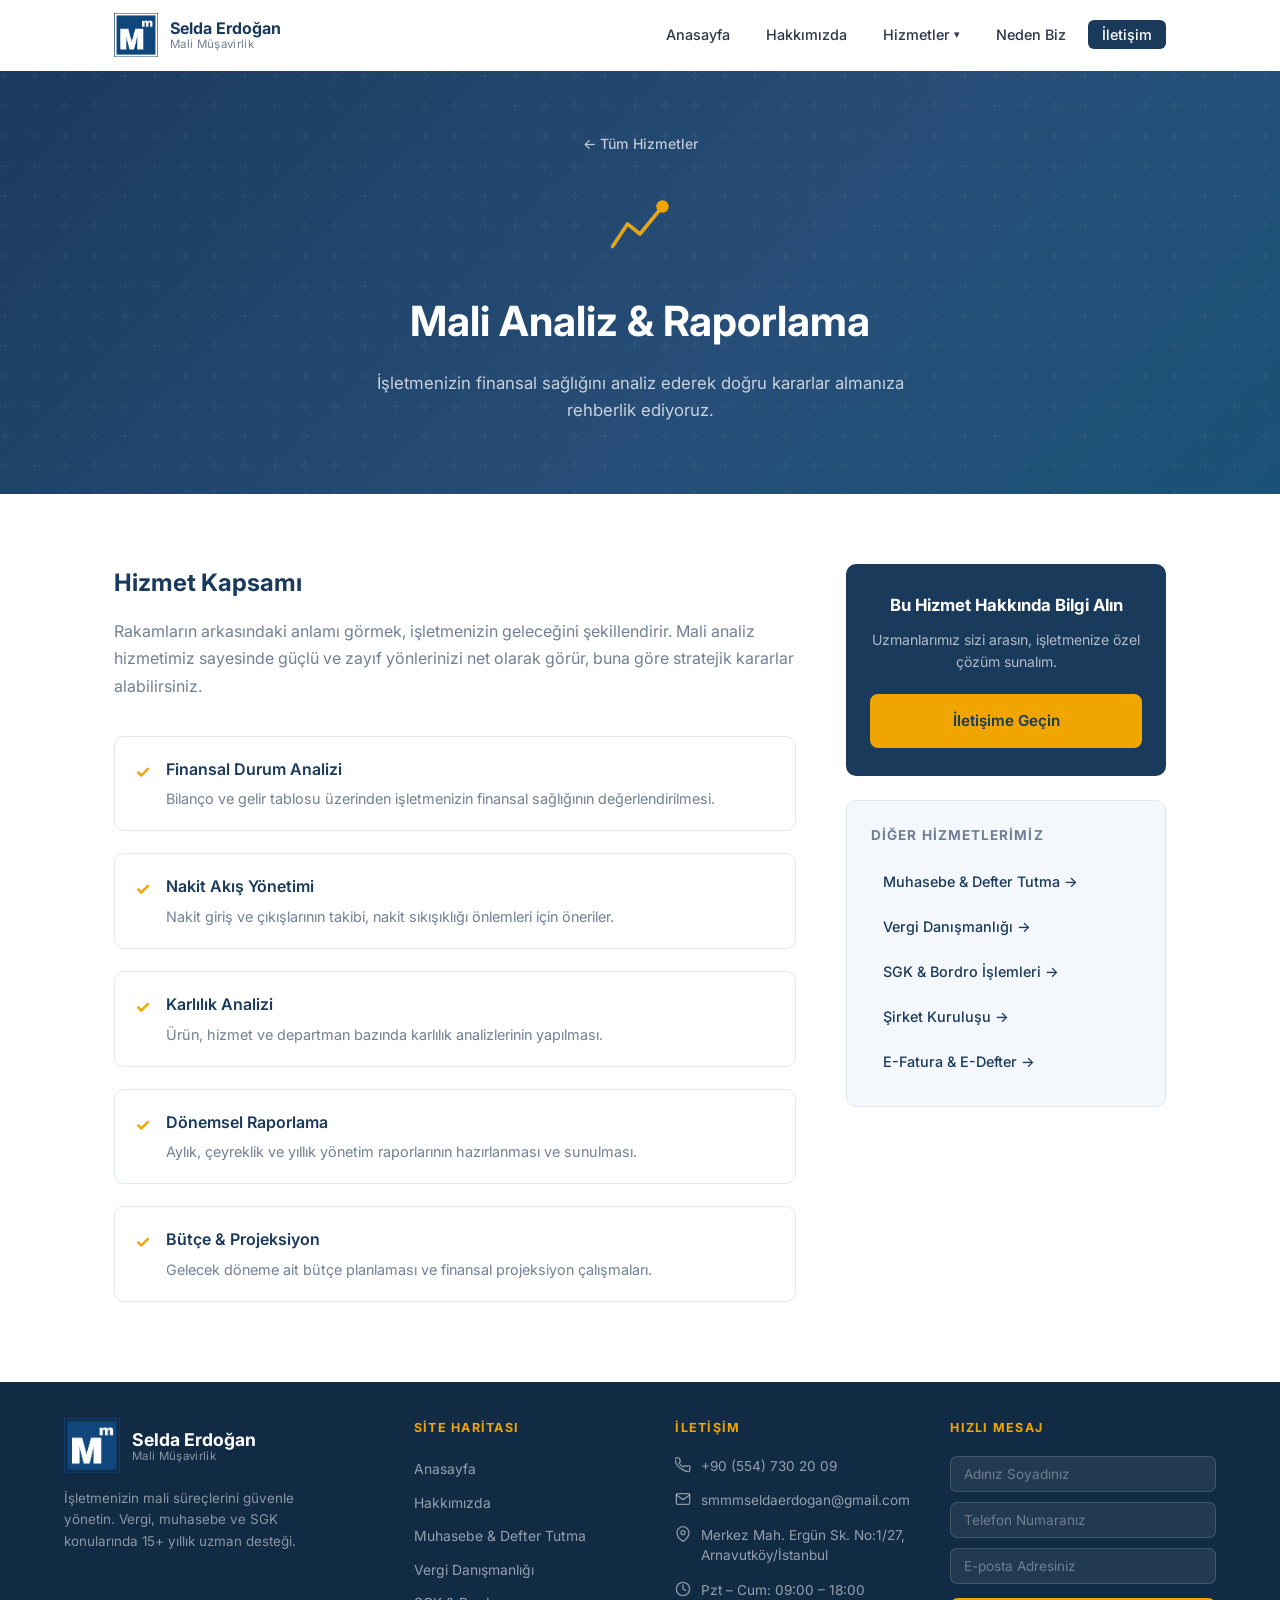
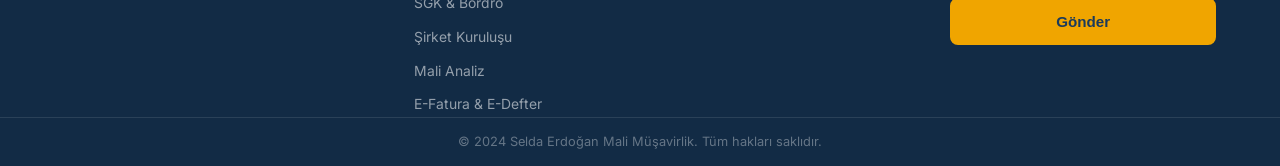
==== commit cc57127c: "hizmet sayfalari: footer anasayfa ile ayni yapildi" ====
--- a/hizmetler/analiz.html
+++ b/hizmetler/analiz.html
@@ -125,15 +125,70 @@
   </section>
 
   <footer class="footer">
-    <div class="container footer-inner">
-      <div class="footer-logo">
-        <img src="../logo.png" alt="Selda Erdoğan Mali Müşavirlik Logo" class="logo-img" />
-        <div class="logo-text">
-          <span class="logo-name">Selda Erdoğan</span>
-          <span class="logo-sub">Mali Müşavirlik</span>
-        </div>
-      </div>
-      <p class="footer-copy">© 2024 Selda Erdoğan Mali Müşavirlik. Tüm hakları saklıdır.</p>
+    <div class="container footer-grid">
+      <div class="footer-col">
+        <a href="../index.html#anasayfa" class="logo footer-brand">
+          <img src="../logo.png" alt="Logo" class="logo-img logo-img-sm" />
+          <div class="logo-text">
+            <span class="logo-name" style="color:#fff;">Selda Erdoğan</span>
+            <span class="logo-sub" style="color:rgba(255,255,255,.5);">Mali Müşavirlik</span>
+          </div>
+        </a>
+        <p class="footer-desc">İşletmenizin mali süreçlerini güvenle yönetin. Vergi, muhasebe ve SGK konularında 15+ yıllık uzman desteği.</p>
+      </div>
+      <div class="footer-col">
+        <h4 class="footer-col-title">Site Haritası</h4>
+        <ul class="footer-links">
+          <li><a href="../index.html#anasayfa">Anasayfa</a></li>
+          <li><a href="../index.html#hakkimizda">Hakkımızda</a></li>
+          <li><a href="muhasebe.html">Muhasebe & Defter Tutma</a></li>
+          <li><a href="vergi.html">Vergi Danışmanlığı</a></li>
+          <li><a href="sgk.html">SGK & Bordro</a></li>
+          <li><a href="sirket.html">Şirket Kuruluşu</a></li>
+          <li><a href="analiz.html">Mali Analiz</a></li>
+          <li><a href="efatura.html">E-Fatura & E-Defter</a></li>
+        </ul>
+      </div>
+      <div class="footer-col">
+        <h4 class="footer-col-title">İletişim</h4>
+        <ul class="footer-contact-list">
+          <li>
+            <svg viewBox="0 0 24 24" fill="none" width="16" height="16"><path d="M22 16.92v3a2 2 0 01-2.18 2 19.79 19.79 0 01-8.63-3.07A19.5 19.5 0 013.09 12a19.79 19.79 0 01-3.07-8.67A2 2 0 012 1.23h3a2 2 0 012 1.72 12.84 12.84 0 00.7 2.81 2 2 0 01-.45 2.11L6.09 9a16 16 0 006 6l1.27-1.27a2 2 0 012.11-.45 12.84 12.84 0 002.81.7A2 2 0 0122 16.92z" stroke="rgba(255,255,255,.5)" stroke-width="2" stroke-linecap="round" stroke-linejoin="round"/></svg>
+            +90 (554) 730 20 09
+          </li>
+          <li>
+            <svg viewBox="0 0 24 24" fill="none" width="16" height="16"><path d="M4 4h16c1.1 0 2 .9 2 2v12c0 1.1-.9 2-2 2H4c-1.1 0-2-.9-2-2V6c0-1.1.9-2 2-2z" stroke="rgba(255,255,255,.5)" stroke-width="2" stroke-linecap="round" stroke-linejoin="round"/><polyline points="22,6 12,13 2,6" stroke="rgba(255,255,255,.5)" stroke-width="2" stroke-linecap="round" stroke-linejoin="round"/></svg>
+            smmmseldaerdogan@gmail.com
+          </li>
+          <li>
+            <svg viewBox="0 0 24 24" fill="none" width="16" height="16"><path d="M21 10c0 7-9 13-9 13s-9-6-9-13a9 9 0 0118 0z" stroke="rgba(255,255,255,.5)" stroke-width="2" stroke-linecap="round" stroke-linejoin="round"/><circle cx="12" cy="10" r="3" stroke="rgba(255,255,255,.5)" stroke-width="2"/></svg>
+            Merkez Mah. Ergün Sk. No:1/27, Arnavutköy/İstanbul
+          </li>
+          <li>
+            <svg viewBox="0 0 24 24" fill="none" width="16" height="16"><circle cx="12" cy="12" r="10" stroke="rgba(255,255,255,.5)" stroke-width="2"/><polyline points="12,6 12,12 16,14" stroke="rgba(255,255,255,.5)" stroke-width="2" stroke-linecap="round" stroke-linejoin="round"/></svg>
+            Pzt – Cum: 09:00 – 18:00
+          </li>
+        </ul>
+      </div>
+      <div class="footer-col">
+        <h4 class="footer-col-title">Hızlı Mesaj</h4>
+        <form class="footer-form" action="https://formspree.io/f/mwvdnvgb" method="POST" onsubmit="handleFooterForm(event)">
+          <div class="footer-form-group">
+            <input type="text" name="name" placeholder="Adınız Soyadınız" required />
+          </div>
+          <div class="footer-form-group">
+            <input type="tel" name="phone" placeholder="Telefon Numaranız" required />
+          </div>
+          <div class="footer-form-group">
+            <input type="email" name="email" placeholder="E-posta Adresiniz" />
+          </div>
+          <button type="submit" class="btn btn-primary btn-full" style="margin-top:4px;">Gönder</button>
+          <p class="footer-form-success" id="footer-form-success">Mesajınız alındı!</p>
+        </form>
+      </div>
+    </div>
+    <div class="footer-bottom">
+      <p>© 2024 Selda Erdoğan Mali Müşavirlik. Tüm hakları saklıdır.</p>
     </div>
   </footer>
 
@@ -142,6 +197,18 @@
     const nav = document.getElementById('nav');
     hamburger.addEventListener('click', () => { nav.classList.toggle('open'); hamburger.classList.toggle('active'); });
     window.addEventListener('scroll', () => { document.getElementById('header').classList.toggle('scrolled', window.scrollY > 20); });
+    async function handleFooterForm(e) {
+      e.preventDefault();
+      const form = e.target;
+      const btn = form.querySelector('button[type=submit]');
+      btn.disabled = true; btn.textContent = 'Gönderiliyor...';
+      try {
+        const res = await fetch(form.action, { method: 'POST', body: new FormData(form), headers: { Accept: 'application/json' } });
+        if (res.ok) { document.getElementById('footer-form-success').style.display = 'block'; form.reset(); }
+        else { alert('Bir hata oluştu, lütfen tekrar deneyin.'); }
+      } catch { alert('Bağlantı hatası, lütfen tekrar deneyin.'); }
+      btn.disabled = false; btn.textContent = 'Gönder';
+    }
   </script>
 </body>
 </html>
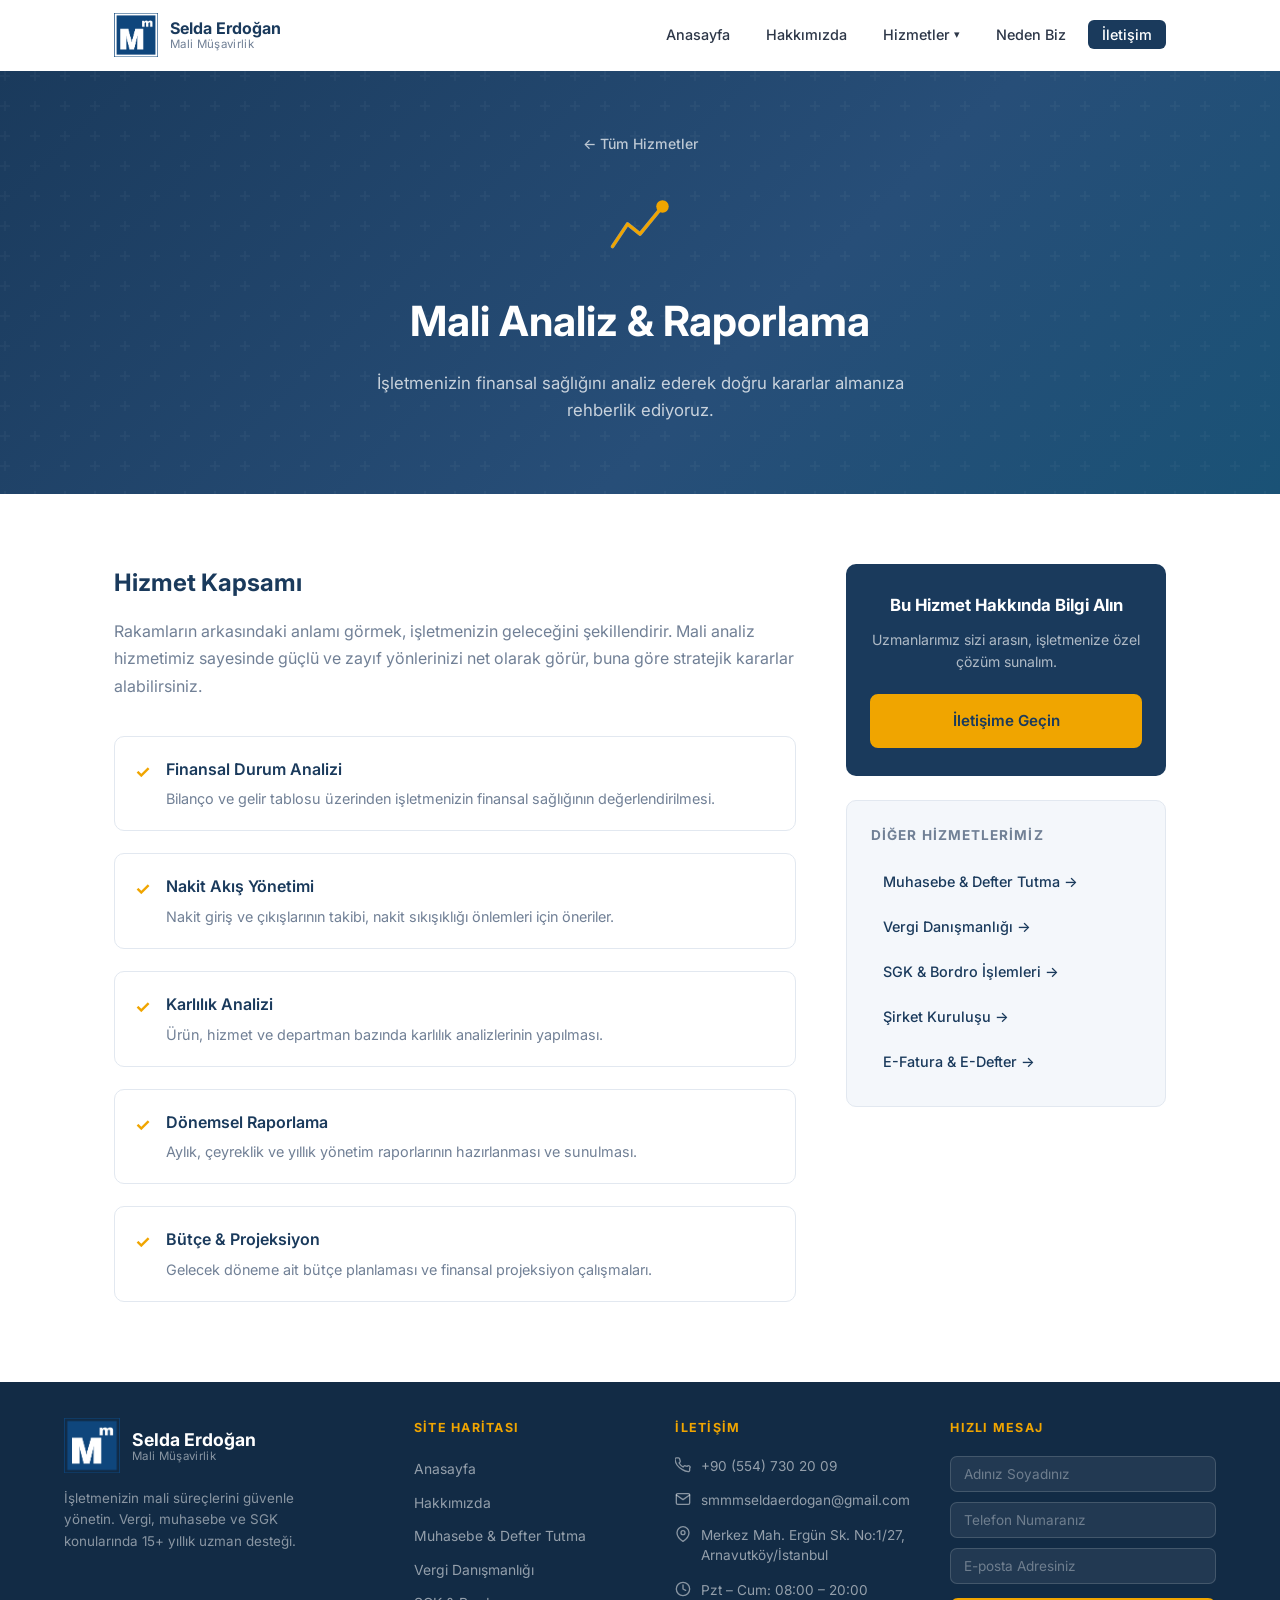
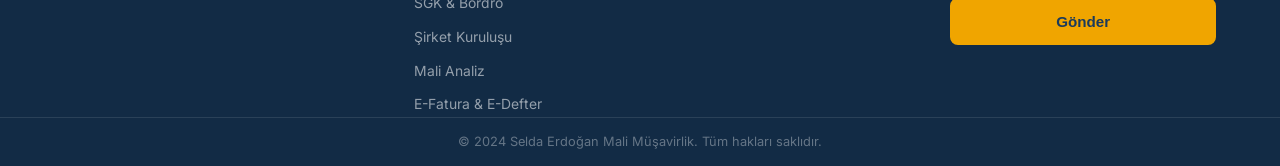
==== commit 43b244f2: "calisma saatleri 08:00-20:00 guncellendi" ====
--- a/hizmetler/analiz.html
+++ b/hizmetler/analiz.html
@@ -48,7 +48,7 @@
     <div class="container">
       <a href="../index.html#hizmetler" class="back-link">← Tüm Hizmetler</a>
       <div class="hizmet-hero-icon">
-        <svg viewBox="0 0 64 64" fill="none" xmlns="http://www.w3.org/2000/svg">
+        <svg viewBox="0 0 64 64" fill="none" xmlns="http://www.w3.org/2000/svg" width="80" height="80">
           <polyline points="10,50 22,32 32,40 50,18" stroke="rgba(255,255,255,.4)" stroke-width="3" stroke-linecap="round" stroke-linejoin="round" fill="none"/>
           <polyline points="10,50 22,32 32,40 50,18" stroke="#f0a500" stroke-width="2.5" stroke-linecap="round" stroke-linejoin="round" fill="none"/>
           <circle cx="50" cy="18" r="5" fill="#f0a500"/>
@@ -166,7 +166,7 @@
           </li>
           <li>
             <svg viewBox="0 0 24 24" fill="none" width="16" height="16"><circle cx="12" cy="12" r="10" stroke="rgba(255,255,255,.5)" stroke-width="2"/><polyline points="12,6 12,12 16,14" stroke="rgba(255,255,255,.5)" stroke-width="2" stroke-linecap="round" stroke-linejoin="round"/></svg>
-            Pzt – Cum: 09:00 – 18:00
+            Pzt – Cum: 08:00 – 20:00
           </li>
         </ul>
       </div>
